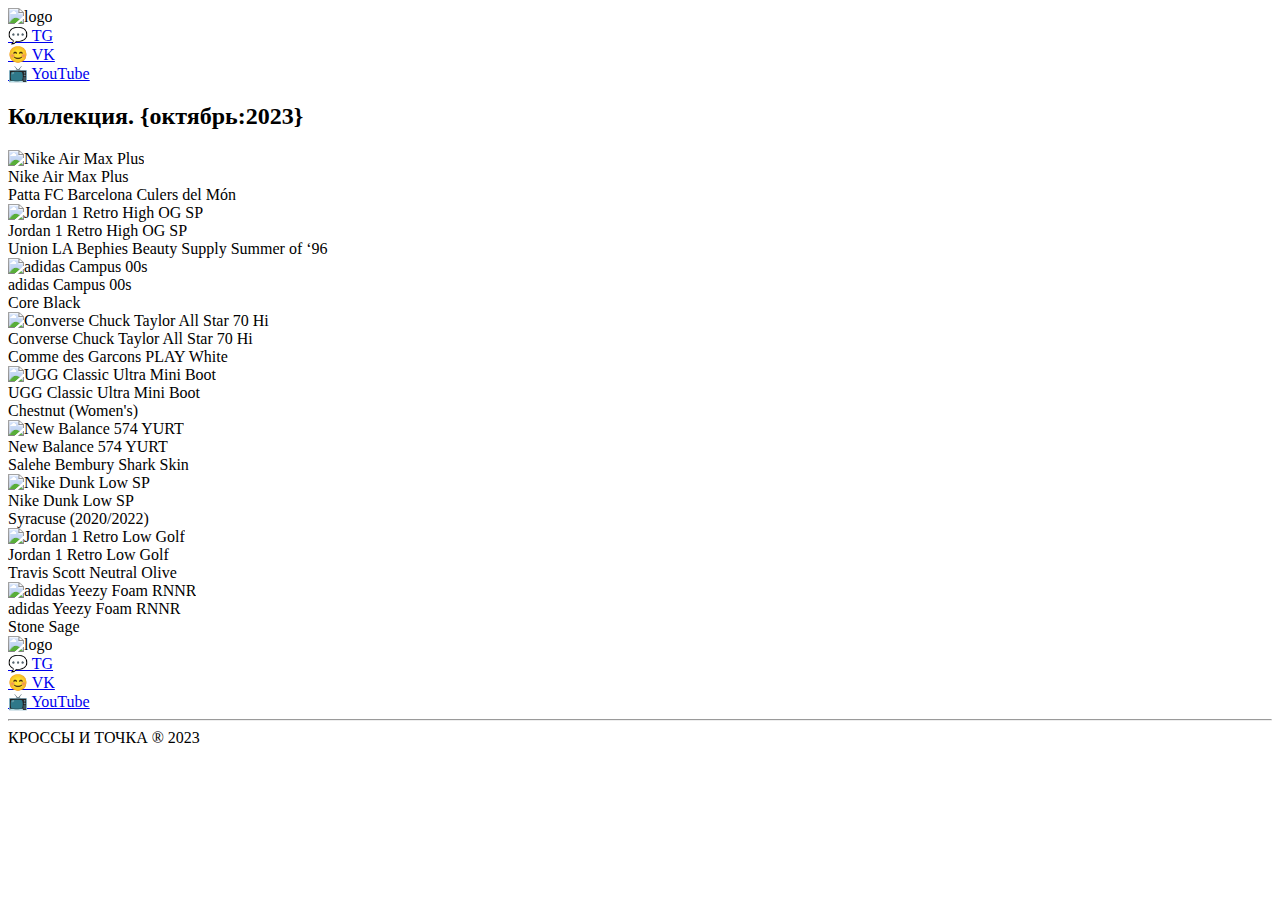
==== index.html @ 9a3ad8af "index layout" ====
<!DOCTYPE html>
<html lang="ru">
<head>
    <meta charset="UTF-8">
    <meta name="viewport" content="width=device-width, initial-scale=1.0">
    <link rel="stylesheet" href="styles/style.css">
    <title>Кросы и точка</title>
</head>
<body>
    <header class="header">
        <div class="container">
            <div class="logo-header">
                <img src="img/logo.svg" alt="logo">
            </div>
            <div class="social-block">
                <a href="#"><li class="menu-item">💬 TG</li></a>
                <a href="#"><li class="menu-item">😊 VK</li></a>
                <a href="#"><li class="menu-item">📺 YouTube</li></a>
            </div>
        </div>
    </header>

    <main class="main">
        <div class="container">
            <h2 class="main-title">Коллекция. {октябрь:2023}</h2>
            <div class="main-items">
                <div class="main-item">
                    <div class="main-item-img">
                        <img src="img/image 1.png" alt="Nike Air Max Plus">
                    </div>
                    <div class="main-item-content">
                        <div class="main-item-title">Nike Air Max Plus</div>
                        <div class="main-item-details">
                            Patta FC Barcelona Culers del Món
                        </div>
                    </div>
                </div>
                <div class="main-item">
                    <div class="main-item-img">
                        <img src="img/image 2.png" alt="Jordan 1 Retro High OG SP">
                    </div>
                    <div class="main-item-content">
                        <div class="main-item-title">Jordan 1 Retro High OG SP</div>
                        <div class="main-item-details">
                            Union LA Bephies Beauty Supply Summer of ‘96
                        </div>
                    </div>
                </div>
                <div class="main-item">
                    <div class="main-item-img">
                        <img src="img/image 3.png" alt="adidas Campus 00s">
                    </div>
                    <div class="main-item-content">
                        <div class="main-item-title">adidas Campus 00s</div>
                        <div class="main-item-details">
                            Core Black
                        </div>
                    </div>
                </div>
                <div class="main-item">
                    <div class="main-item-img">
                        <img src="img/image 4.png" alt="Converse Chuck Taylor All Star 70 Hi">
                    </div>
                    <div class="main-item-content">
                        <div class="main-item-title">Converse Chuck Taylor All Star 70 Hi</div>
                        <div class="main-item-details">
                            Comme des Garcons PLAY White
                        </div>
                    </div>
                </div>
                <div class="main-item">
                    <div class="main-item-img">
                        <img src="img/image 5.png" alt="UGG Classic Ultra Mini Boot">
                    </div>
                    <div class="main-item-content">
                        <div class="main-item-title">UGG Classic Ultra Mini Boot</div>
                        <div class="main-item-details">
                            Chestnut (Women's)
                        </div>
                    </div>
                </div>
                <div class="main-item">
                    <div class="main-item-img">
                        <img src="img/image 6.png" alt="New Balance 574 YURT">
                    </div>
                    <div class="main-item-content">
                        <div class="main-item-title">New Balance 574 YURT</div>
                        <div class="main-item-details">
                            Salehe Bembury Shark Skin
                        </div>
                    </div>
                </div>
                <div class="main-item">
                    <div class="main-item-img">
                        <img src="img/image 7.png" alt="Nike Dunk Low SP">
                    </div>
                    <div class="main-item-content">
                        <div class="main-item-title">Nike Dunk Low SP</div>
                        <div class="main-item-details">
                            Syracuse (2020/2022)
                        </div>
                    </div>
                </div>
                <div class="main-item">
                    <div class="main-item-img">
                        <img src="img/image 8.png" alt="Jordan 1 Retro Low Golf">
                    </div>
                    <div class="main-item-content">
                        <div class="main-item-title">Jordan 1 Retro Low Golf</div>
                        <div class="main-item-details">
                            Travis Scott Neutral Olive
                        </div>
                    </div>
                </div>
                <div class="main-item">
                    <div class="main-item-img">
                        <img src="img/image 9.png" alt="adidas Yeezy Foam RNNR">
                    </div>
                    <div class="main-item-content">
                        <div class="main-item-title">adidas Yeezy Foam RNNR</div>
                        <div class="main-item-details">
                            Stone Sage
                        </div>
                    </div>
                </div>
            </div>
        </div>
    </main>

    <footer class="footer">
        <div class="container">
            <div class="logo-footer">
                <img src="img/logo-footer.svg" alt="logo">
            </div>
            <div class="social-block">
                <a href="#"><li class="menu-item">💬 TG</li></a>
                <a href="#"><li class="menu-item">😊 VK</li></a>
                <a href="#"><li class="menu-item">📺 YouTube</li></a>
            </div>
        </div>
        <hr>
        <div class="end-footer">
            КРОССЫ И ТОЧКА ® 2023
        </div>
    </footer>
</body>
</html>
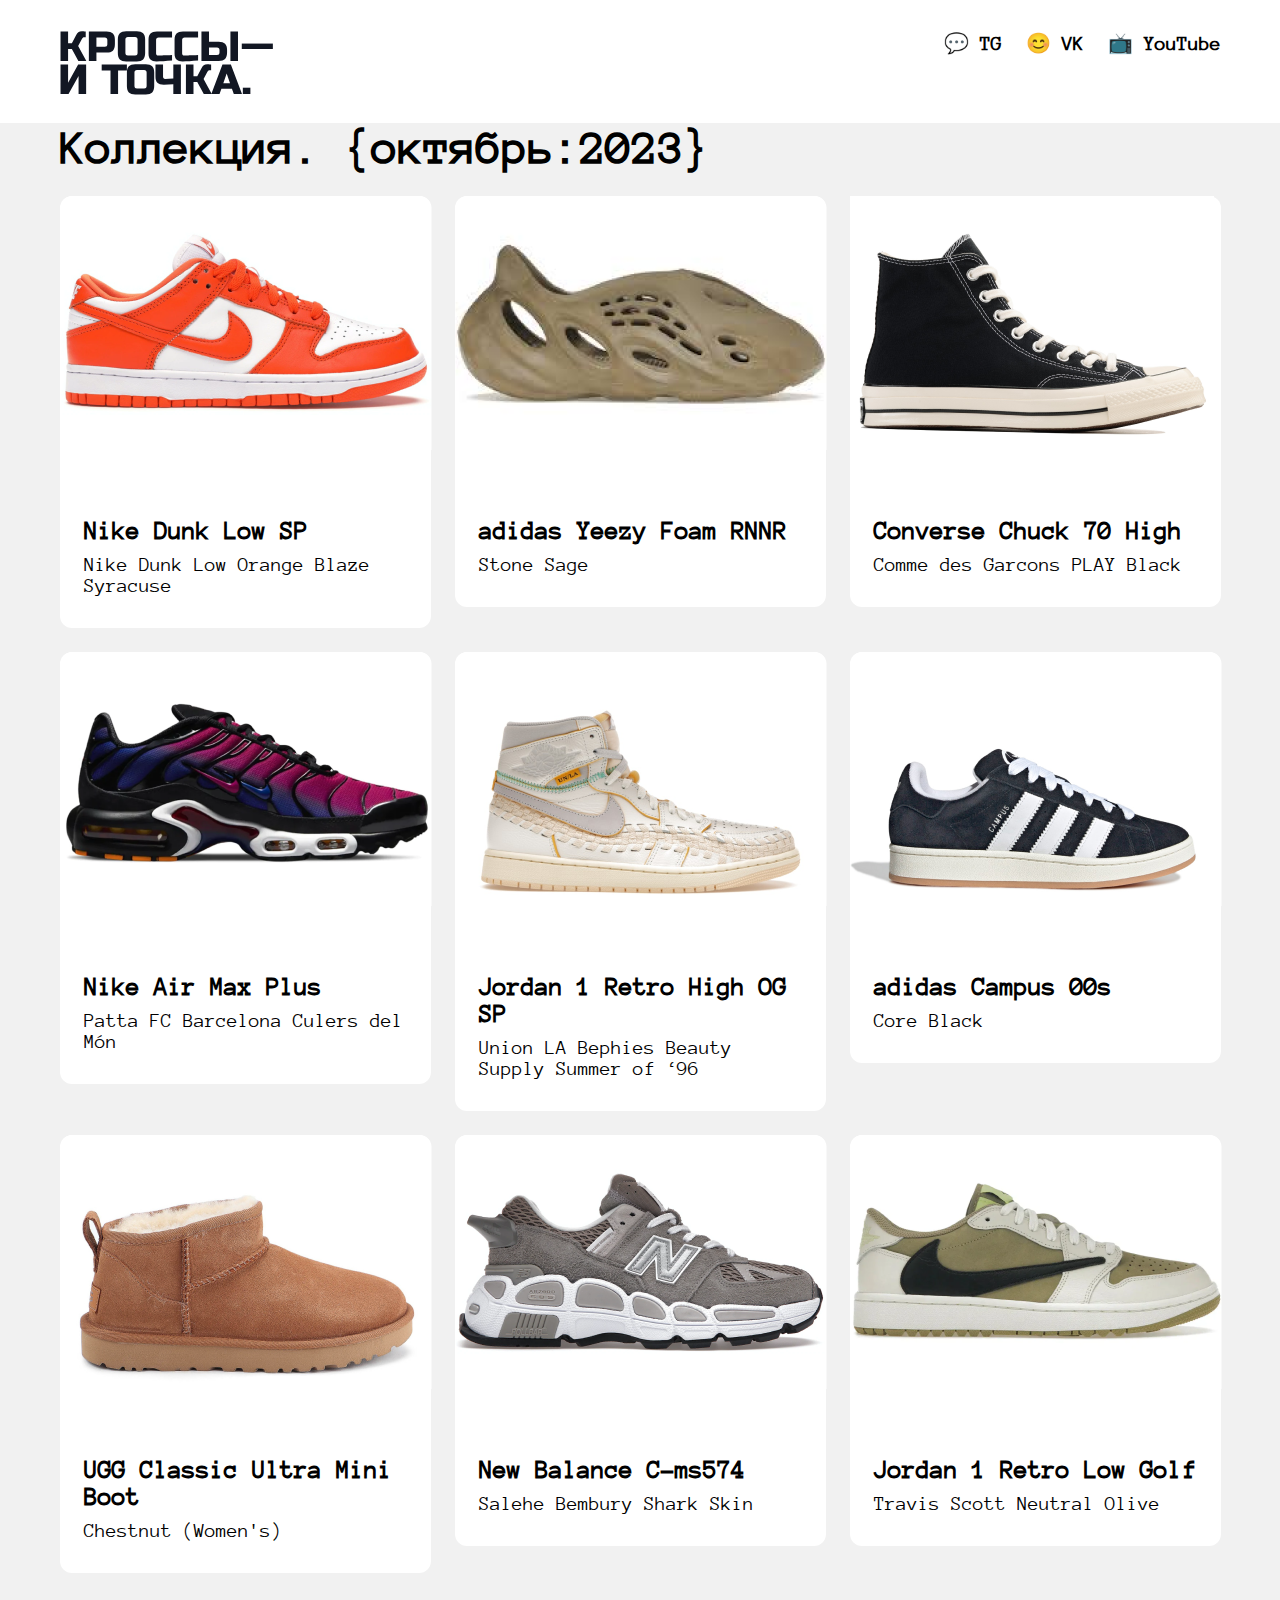
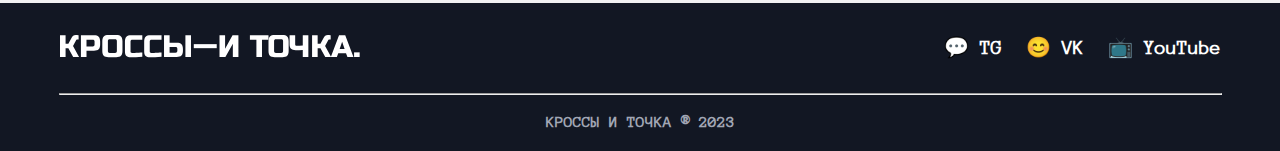
==== commit 74518e83: "update index layout" ====
--- a/index.html
+++ b/index.html
@@ -1,147 +1,136 @@
 <!DOCTYPE html>
 <html lang="ru">
-<head>
-    <meta charset="UTF-8">
-    <meta name="viewport" content="width=device-width, initial-scale=1.0">
-    <link rel="stylesheet" href="styles/style.css">
+  <head>
+    <meta charset="UTF-8" />
+    <meta name="viewport" content="width=device-width, initial-scale=1.0" />
+    <link rel="stylesheet" href="styles/style.css" />
     <title>Кросы и точка</title>
-</head>
-<body>
+  </head>
+  <body>
     <header class="header">
-        <div class="container">
-            <div class="logo-header">
-                <img src="img/logo.svg" alt="logo">
-            </div>
-            <div class="social-block">
-                <a href="#"><li class="menu-item">💬 TG</li></a>
-                <a href="#"><li class="menu-item">😊 VK</li></a>
-                <a href="#"><li class="menu-item">📺 YouTube</li></a>
-            </div>
+      <div class="container">
+        <div class="logo-header">
+          <img src="img/logo.svg" alt="logo" />
         </div>
+        <div class="social-block">
+          <a href="#"><li class="menu-item">💬 TG</li></a>
+          <a href="#"><li class="menu-item">😊 VK</li></a>
+          <a href="#"><li class="menu-item">📺 YouTube</li></a>
+        </div>
+      </div>
     </header>
 
     <main class="main">
-        <div class="container">
-            <h2 class="main-title">Коллекция. {октябрь:2023}</h2>
-            <div class="main-items">
-                <div class="main-item">
-                    <div class="main-item-img">
-                        <img src="img/image 1.png" alt="Nike Air Max Plus">
-                    </div>
-                    <div class="main-item-content">
-                        <div class="main-item-title">Nike Air Max Plus</div>
-                        <div class="main-item-details">
-                            Patta FC Barcelona Culers del Món
-                        </div>
-                    </div>
-                </div>
-                <div class="main-item">
-                    <div class="main-item-img">
-                        <img src="img/image 2.png" alt="Jordan 1 Retro High OG SP">
-                    </div>
-                    <div class="main-item-content">
-                        <div class="main-item-title">Jordan 1 Retro High OG SP</div>
-                        <div class="main-item-details">
-                            Union LA Bephies Beauty Supply Summer of ‘96
-                        </div>
-                    </div>
-                </div>
-                <div class="main-item">
-                    <div class="main-item-img">
-                        <img src="img/image 3.png" alt="adidas Campus 00s">
-                    </div>
-                    <div class="main-item-content">
-                        <div class="main-item-title">adidas Campus 00s</div>
-                        <div class="main-item-details">
-                            Core Black
-                        </div>
-                    </div>
-                </div>
-                <div class="main-item">
-                    <div class="main-item-img">
-                        <img src="img/image 4.png" alt="Converse Chuck Taylor All Star 70 Hi">
-                    </div>
-                    <div class="main-item-content">
-                        <div class="main-item-title">Converse Chuck Taylor All Star 70 Hi</div>
-                        <div class="main-item-details">
-                            Comme des Garcons PLAY White
-                        </div>
-                    </div>
-                </div>
-                <div class="main-item">
-                    <div class="main-item-img">
-                        <img src="img/image 5.png" alt="UGG Classic Ultra Mini Boot">
-                    </div>
-                    <div class="main-item-content">
-                        <div class="main-item-title">UGG Classic Ultra Mini Boot</div>
-                        <div class="main-item-details">
-                            Chestnut (Women's)
-                        </div>
-                    </div>
-                </div>
-                <div class="main-item">
-                    <div class="main-item-img">
-                        <img src="img/image 6.png" alt="New Balance 574 YURT">
-                    </div>
-                    <div class="main-item-content">
-                        <div class="main-item-title">New Balance 574 YURT</div>
-                        <div class="main-item-details">
-                            Salehe Bembury Shark Skin
-                        </div>
-                    </div>
-                </div>
-                <div class="main-item">
-                    <div class="main-item-img">
-                        <img src="img/image 7.png" alt="Nike Dunk Low SP">
-                    </div>
-                    <div class="main-item-content">
-                        <div class="main-item-title">Nike Dunk Low SP</div>
-                        <div class="main-item-details">
-                            Syracuse (2020/2022)
-                        </div>
-                    </div>
-                </div>
-                <div class="main-item">
-                    <div class="main-item-img">
-                        <img src="img/image 8.png" alt="Jordan 1 Retro Low Golf">
-                    </div>
-                    <div class="main-item-content">
-                        <div class="main-item-title">Jordan 1 Retro Low Golf</div>
-                        <div class="main-item-details">
-                            Travis Scott Neutral Olive
-                        </div>
-                    </div>
-                </div>
-                <div class="main-item">
-                    <div class="main-item-img">
-                        <img src="img/image 9.png" alt="adidas Yeezy Foam RNNR">
-                    </div>
-                    <div class="main-item-content">
-                        <div class="main-item-title">adidas Yeezy Foam RNNR</div>
-                        <div class="main-item-details">
-                            Stone Sage
-                        </div>
-                    </div>
-                </div>
+      <div class="container">
+        <h2 class="main-title">Коллекция. {октябрь:2023}</h2>
+        <div class="main-items">
+          <div class="main-item">
+            <div class="main-item-img">
+              <img src="img/image 7.png" alt="Nike Dunk Low SP" />
             </div>
+            <div class="main-item-content">
+              <div class="main-item-title">Nike Dunk Low SP</div>
+              <div class="main-item-details">
+                Nike Dunk Low Orange Blaze Syracuse
+              </div>
+            </div>
+          </div>
+          <div class="main-item">
+            <div class="main-item-img">
+              <img src="img/image 9.png" alt="adidas Yeezy Foam RNNR" />
+            </div>
+            <div class="main-item-content">
+              <div class="main-item-title">adidas Yeezy Foam RNNR</div>
+              <div class="main-item-details">Stone Sage</div>
+            </div>
+          </div>
+          <div class="main-item">
+            <div class="main-item-img">
+              <img src="img/image 10.png" alt="Converse Chuck 70 High" />
+            </div>
+            <div class="main-item-content">
+              <div class="main-item-title">Converse Chuck 70 High</div>
+              <div class="main-item-details">Comme des Garcons PLAY Black</div>
+            </div>
+          </div>
+          <div class="main-item">
+            <div class="main-item-img">
+              <img
+                src="img/image 1.png"
+                alt="Converse Chuck Taylor All Star 70 Hi"
+              />
+            </div>
+            <div class="main-item-content">
+              <div class="main-item-title">Nike Air Max Plus</div>
+              <div class="main-item-details">
+                Patta FC Barcelona Culers del Món
+              </div>
+            </div>
+          </div>
+          <div class="main-item">
+            <div class="main-item-img">
+              <img src="img/image 2.png" alt="Jordan 1 Retro High OG SP" />
+            </div>
+            <div class="main-item-content">
+              <div class="main-item-title">Jordan 1 Retro High OG SP</div>
+              <div class="main-item-details">
+                Union LA Bephies Beauty Supply Summer of ‘96
+              </div>
+            </div>
+          </div>
+          <div class="main-item">
+            <div class="main-item-img">
+              <img src="img/image 3.png" alt="adidas Campus 00s" />
+            </div>
+            <div class="main-item-content">
+              <div class="main-item-title">adidas Campus 00s</div>
+              <div class="main-item-details">Core Black</div>
+            </div>
+          </div>
+          <div class="main-item">
+            <div class="main-item-img">
+              <img src="img/image 5.png" alt="UGG Classic Ultra Mini Boot" />
+            </div>
+            <div class="main-item-content">
+              <div class="main-item-title">UGG Classic Ultra Mini Boot</div>
+              <div class="main-item-details">Chestnut (Women's)</div>
+            </div>
+          </div>
+          <div class="main-item">
+            <div class="main-item-img">
+              <img src="img/image 6.png" alt="New Balance C-ms574" />
+            </div>
+            <div class="main-item-content">
+              <div class="main-item-title">New Balance C-ms574</div>
+              <div class="main-item-details">Salehe Bembury Shark Skin</div>
+            </div>
+          </div>
+          <div class="main-item">
+            <div class="main-item-img">
+              <img src="img/image 8.png" alt="Jordan 1 Retro Low Golf" />
+            </div>
+            <div class="main-item-content">
+              <div class="main-item-title">Jordan 1 Retro Low Golf</div>
+              <div class="main-item-details">Travis Scott Neutral Olive</div>
+            </div>
+          </div>
         </div>
+      </div>
     </main>
 
     <footer class="footer">
-        <div class="container">
-            <div class="logo-footer">
-                <img src="img/logo-footer.svg" alt="logo">
-            </div>
-            <div class="social-block">
-                <a href="#"><li class="menu-item">💬 TG</li></a>
-                <a href="#"><li class="menu-item">😊 VK</li></a>
-                <a href="#"><li class="menu-item">📺 YouTube</li></a>
-            </div>
+      <div class="container">
+        <div class="logo-footer">
+          <img src="img/logo-footer.svg" alt="logo" />
         </div>
-        <hr>
-        <div class="end-footer">
-            КРОССЫ И ТОЧКА ® 2023
+        <div class="social-block">
+          <a href="#"><li class="menu-item">💬 TG</li></a>
+          <a href="#"><li class="menu-item">😊 VK</li></a>
+          <a href="#"><li class="menu-item">📺 YouTube</li></a>
         </div>
+      </div>
+      <hr />
+      <div class="end-footer">КРОССЫ И ТОЧКА ® 2023</div>
     </footer>
-</body>
-</html>+  </body>
+</html>
--- a/styles/style.css
+++ b/styles/style.css
@@ -0,0 +1,117 @@
+@font-face {
+    font-family: AnonymousPro;
+    src: url(../fonts/AnonymousPro-Regular.ttf);
+}
+
+* {
+    margin: 0;
+    padding: 0;
+}
+
+body {
+    background-color: #F1F1F1;
+    font-family: AnonymousPro;
+}
+
+a {
+    text-decoration: none;
+    color: black;
+    font-size: 20px;
+    font-weight: 700;
+}
+
+li {
+    list-style: none;
+}
+
+hr {
+    max-width: 1161px;
+    margin: 0 auto;
+}
+
+.container {
+    width: 1161px;
+    margin: 0 auto;
+}
+
+header {
+    padding-top: 1px;
+    padding-bottom: 25px;
+    background-color: #fff;
+}
+
+header .container {
+    display: flex;
+    justify-content: space-between;
+    margin-top: 30px;
+}
+
+.social-block {
+    display: flex;
+    gap: 24px;
+}
+
+.main-title {
+    font-size: 48px;
+    font-weight: 700;
+    margin-bottom: 24px;
+}
+
+.container .main-items {
+    margin: 0 auto;
+}
+
+.main-items {
+    display: grid;
+    grid-template-columns: repeat(3, 371px);
+    gap: 24px;
+    justify-content: center;
+}
+
+.main-item {
+    border-radius: 12px;
+    background-color: white;
+    height: fit-content;
+}
+
+.main-item-title {
+    font-size: 26px;
+    font-weight: 700;
+    margin-top: 32px;
+    max-width: 323px;
+}
+
+.main-item-details {
+    font-size: 20px;
+    font-weight: 400;
+    margin-top: 10px;
+    max-width: 323px;
+}
+
+.main-item-content {
+    padding: 32px 24px;
+}
+
+footer {
+    background-color: #121723
+}
+
+footer .container {
+    display: flex;
+    justify-content: space-between;
+    margin-top: 30px;
+    padding: 32px 0;
+}
+
+footer a {
+    color: white;
+}
+
+.end-footer {
+    color: #A1A6B4;
+    font-size: 16px;
+    font-weight: 700;
+    padding-top: 18px;
+    padding-bottom: 21px;
+    text-align: center;
+}
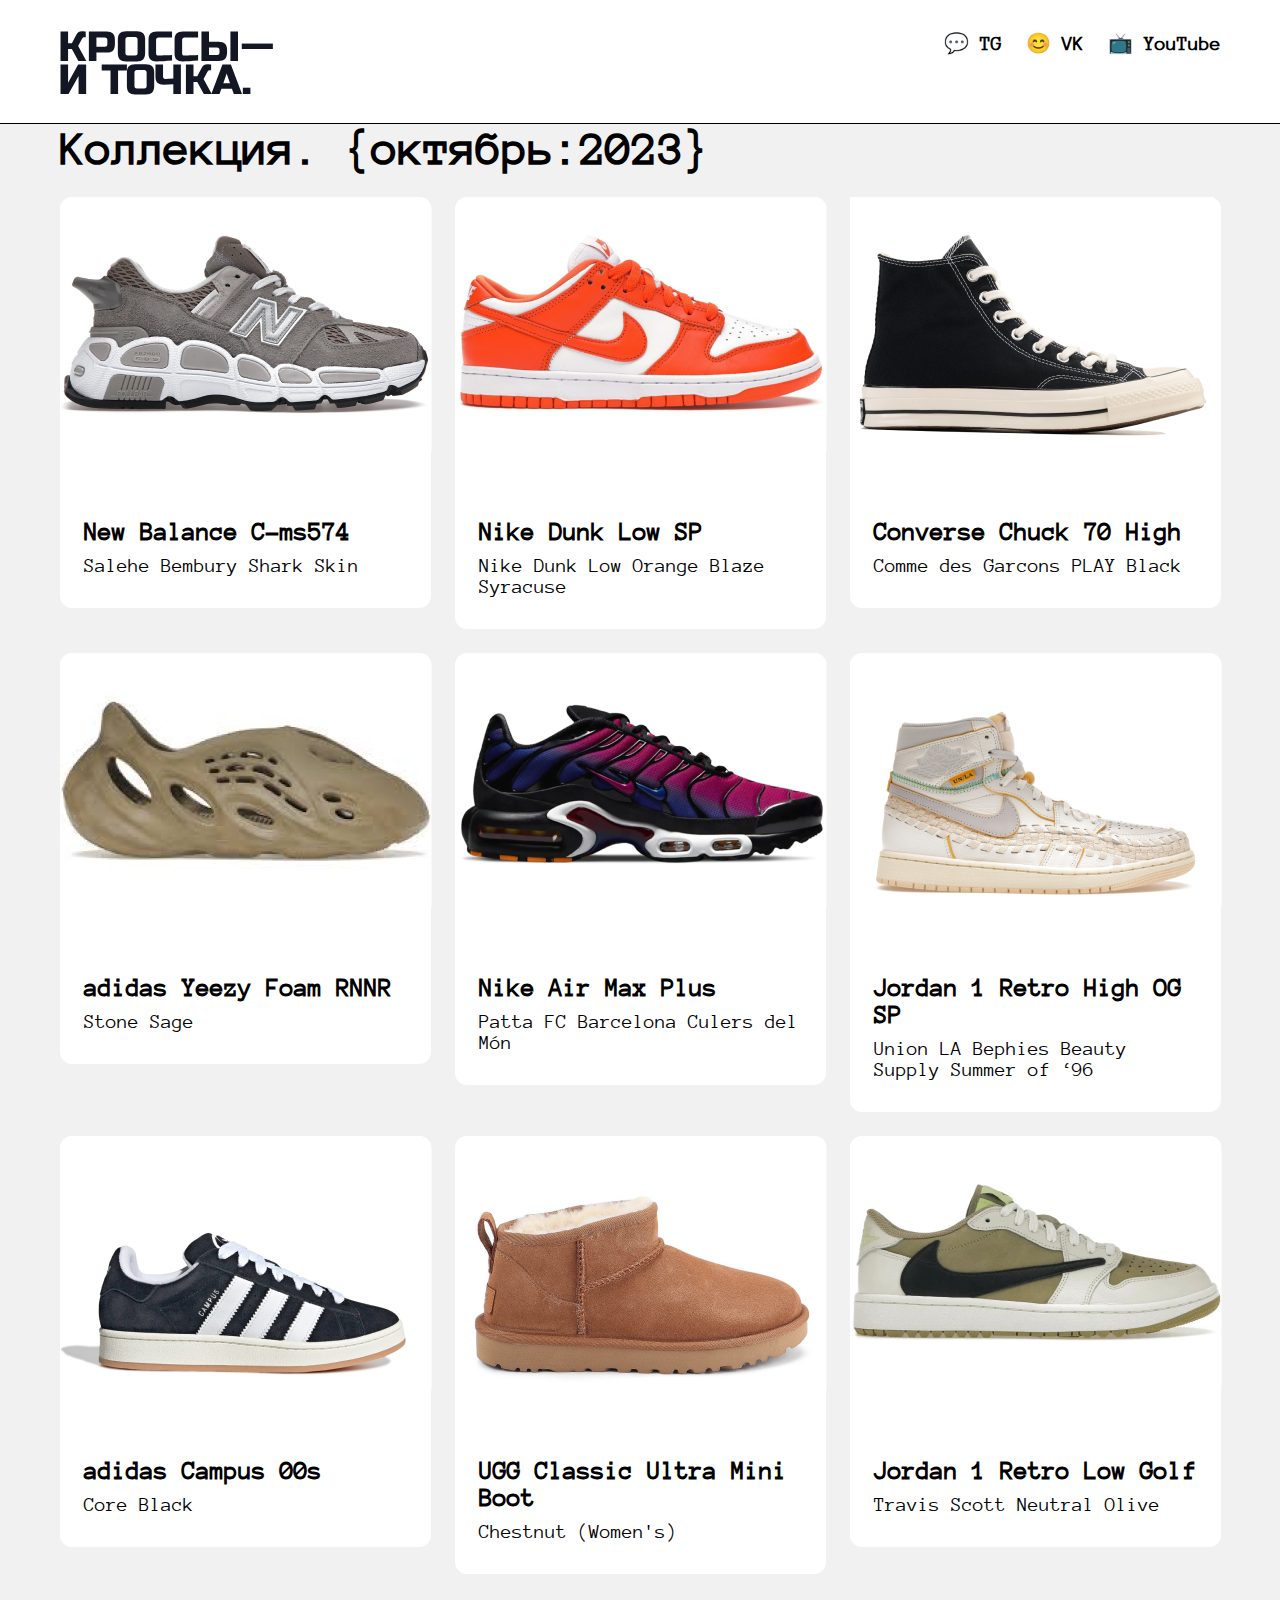
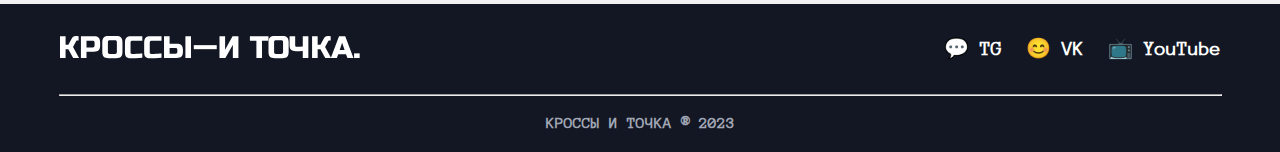
==== commit 1633615b: "update index  layout (final)" ====
--- a/index.html
+++ b/index.html
@@ -26,6 +26,15 @@
         <div class="main-items">
           <div class="main-item">
             <div class="main-item-img">
+              <img src="img/image 6.png" alt="New Balance C-ms574" />
+            </div>
+            <div class="main-item-content">
+              <div class="main-item-title">New Balance C-ms574</div>
+              <div class="main-item-details">Salehe Bembury Shark Skin</div>
+            </div>
+          </div>
+          <div class="main-item">
+            <div class="main-item-img">
               <img src="img/image 7.png" alt="Nike Dunk Low SP" />
             </div>
             <div class="main-item-content">
@@ -37,20 +46,20 @@
           </div>
           <div class="main-item">
             <div class="main-item-img">
+              <img src="img/image 10.png" alt="Converse Chuck 70 High" />
+            </div>
+            <div class="main-item-content">
+              <div class="main-item-title">Converse Chuck 70 High</div>
+              <div class="main-item-details">Comme des Garcons PLAY Black</div>
+            </div>
+          </div>
+          <div class="main-item">
+            <div class="main-item-img">
               <img src="img/image 9.png" alt="adidas Yeezy Foam RNNR" />
             </div>
             <div class="main-item-content">
               <div class="main-item-title">adidas Yeezy Foam RNNR</div>
               <div class="main-item-details">Stone Sage</div>
-            </div>
-          </div>
-          <div class="main-item">
-            <div class="main-item-img">
-              <img src="img/image 10.png" alt="Converse Chuck 70 High" />
-            </div>
-            <div class="main-item-content">
-              <div class="main-item-title">Converse Chuck 70 High</div>
-              <div class="main-item-details">Comme des Garcons PLAY Black</div>
             </div>
           </div>
           <div class="main-item">
@@ -98,15 +107,6 @@
           </div>
           <div class="main-item">
             <div class="main-item-img">
-              <img src="img/image 6.png" alt="New Balance C-ms574" />
-            </div>
-            <div class="main-item-content">
-              <div class="main-item-title">New Balance C-ms574</div>
-              <div class="main-item-details">Salehe Bembury Shark Skin</div>
-            </div>
-          </div>
-          <div class="main-item">
-            <div class="main-item-img">
               <img src="img/image 8.png" alt="Jordan 1 Retro Low Golf" />
             </div>
             <div class="main-item-content">
--- a/styles/style.css
+++ b/styles/style.css
@@ -1,117 +1,118 @@
 @font-face {
-    font-family: AnonymousPro;
-    src: url(../fonts/AnonymousPro-Regular.ttf);
+  font-family: AnonymousPro;
+  src: url(../fonts/AnonymousPro-Regular.ttf);
 }
 
 * {
-    margin: 0;
-    padding: 0;
+  margin: 0;
+  padding: 0;
 }
 
 body {
-    background-color: #F1F1F1;
-    font-family: AnonymousPro;
+  background-color: #f1f1f1;
+  font-family: AnonymousPro;
 }
 
 a {
-    text-decoration: none;
-    color: black;
-    font-size: 20px;
-    font-weight: 700;
+  text-decoration: none;
+  color: black;
+  font-size: 20px;
+  font-weight: 700;
 }
 
 li {
-    list-style: none;
+  list-style: none;
 }
 
 hr {
-    max-width: 1161px;
-    margin: 0 auto;
+  max-width: 1161px;
+  margin: 0 auto;
 }
 
 .container {
-    width: 1161px;
-    margin: 0 auto;
+  width: 1161px;
+  margin: 0 auto;
 }
 
 header {
-    padding-top: 1px;
-    padding-bottom: 25px;
-    background-color: #fff;
+  padding-top: 1px;
+  padding-bottom: 25px;
+  background-color: #fff;
+  border-bottom: 1px solid black;
 }
 
 header .container {
-    display: flex;
-    justify-content: space-between;
-    margin-top: 30px;
+  display: flex;
+  justify-content: space-between;
+  margin-top: 30px;
 }
 
 .social-block {
-    display: flex;
-    gap: 24px;
+  display: flex;
+  gap: 24px;
 }
 
 .main-title {
-    font-size: 48px;
-    font-weight: 700;
-    margin-bottom: 24px;
+  font-size: 48px;
+  font-weight: 700;
+  margin-bottom: 24px;
 }
 
 .container .main-items {
-    margin: 0 auto;
+  margin: 0 auto;
 }
 
 .main-items {
-    display: grid;
-    grid-template-columns: repeat(3, 371px);
-    gap: 24px;
-    justify-content: center;
+  display: grid;
+  grid-template-columns: repeat(3, 371px);
+  gap: 24px;
+  justify-content: center;
 }
 
 .main-item {
-    border-radius: 12px;
-    background-color: white;
-    height: fit-content;
+  border-radius: 12px;
+  background-color: white;
+  height: fit-content;
 }
 
 .main-item-title {
-    font-size: 26px;
-    font-weight: 700;
-    margin-top: 32px;
-    max-width: 323px;
+  font-size: 26px;
+  font-weight: 700;
+  margin-top: 32px;
+  max-width: 323px;
 }
 
 .main-item-details {
-    font-size: 20px;
-    font-weight: 400;
-    margin-top: 10px;
-    max-width: 323px;
+  font-size: 20px;
+  font-weight: 400;
+  margin-top: 10px;
+  max-width: 323px;
 }
 
 .main-item-content {
-    padding: 32px 24px;
+  padding: 32px 24px;
 }
 
 footer {
-    background-color: #121723
+  background-color: #121723;
 }
 
 footer .container {
-    display: flex;
-    justify-content: space-between;
-    margin-top: 30px;
-    padding: 32px 0;
+  display: flex;
+  justify-content: space-between;
+  margin-top: 30px;
+  padding: 32px 0;
 }
 
 footer a {
-    color: white;
+  color: white;
 }
 
 .end-footer {
-    color: #A1A6B4;
-    font-size: 16px;
-    font-weight: 700;
-    padding-top: 18px;
-    padding-bottom: 21px;
-    text-align: center;
+  color: #a1a6b4;
+  font-size: 16px;
+  font-weight: 700;
+  padding-top: 18px;
+  padding-bottom: 21px;
+  text-align: center;
 }
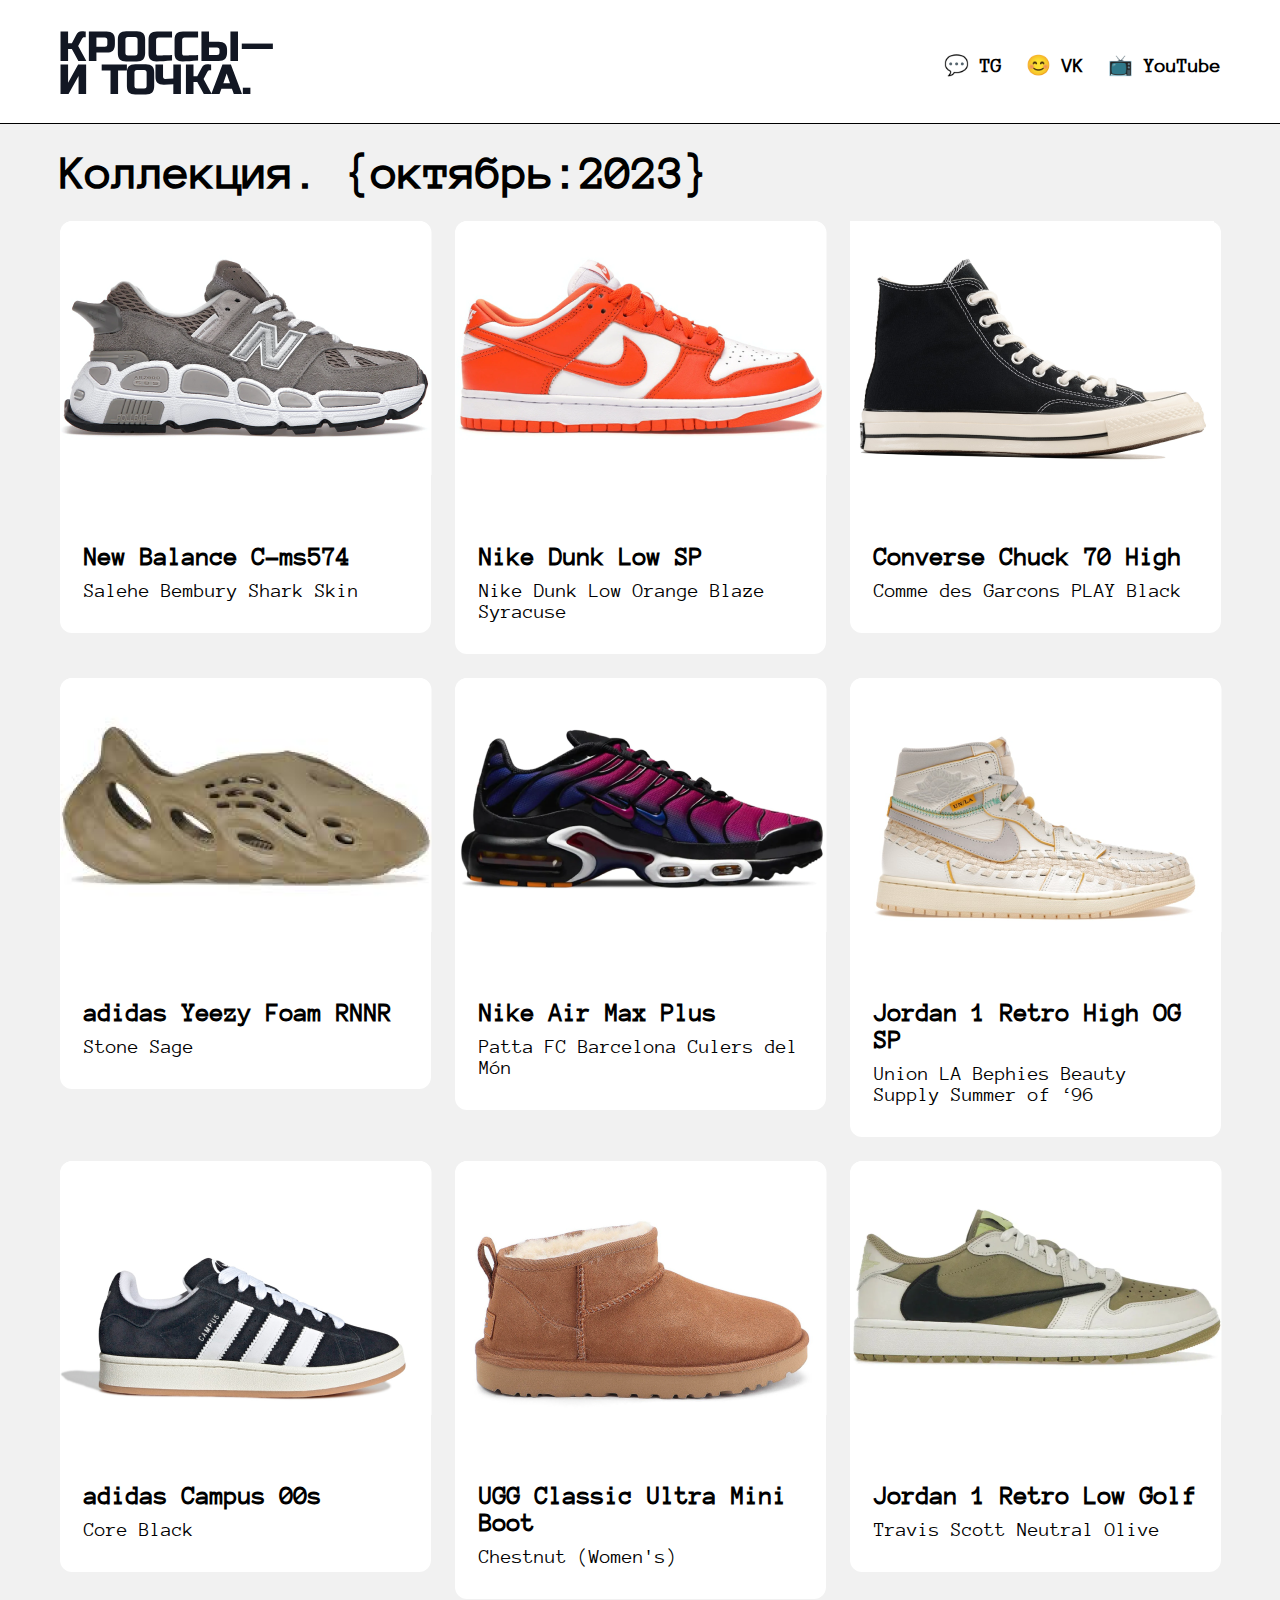
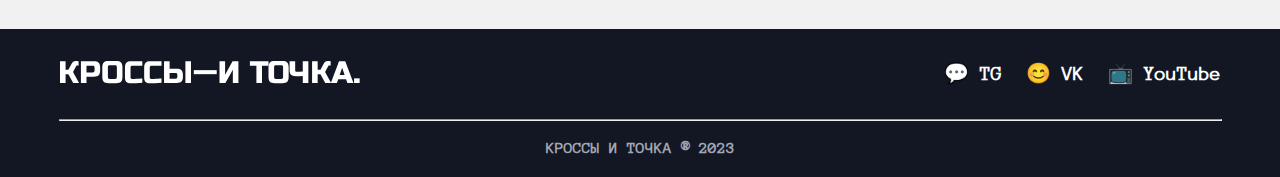
==== commit 6a689bd7: "update index layout" ====
--- a/index.html
+++ b/index.html
@@ -24,7 +24,7 @@
       <div class="container">
         <h2 class="main-title">Коллекция. {октябрь:2023}</h2>
         <div class="main-items">
-          <div class="main-item">
+          <a href="/pages/balance.html" class="main-item">
             <div class="main-item-img">
               <img src="img/image 6.png" alt="New Balance C-ms574" />
             </div>
@@ -32,8 +32,8 @@
               <div class="main-item-title">New Balance C-ms574</div>
               <div class="main-item-details">Salehe Bembury Shark Skin</div>
             </div>
-          </div>
-          <div class="main-item">
+          </a>
+          <a href="/pages/nike.html" class="main-item">
             <div class="main-item-img">
               <img src="img/image 7.png" alt="Nike Dunk Low SP" />
             </div>
@@ -43,8 +43,8 @@
                 Nike Dunk Low Orange Blaze Syracuse
               </div>
             </div>
-          </div>
-          <div class="main-item">
+          </a>
+          <a href="/pages/converse.html" class="main-item">
             <div class="main-item-img">
               <img src="img/image 10.png" alt="Converse Chuck 70 High" />
             </div>
@@ -52,7 +52,7 @@
               <div class="main-item-title">Converse Chuck 70 High</div>
               <div class="main-item-details">Comme des Garcons PLAY Black</div>
             </div>
-          </div>
+          </a>
           <div class="main-item">
             <div class="main-item-img">
               <img src="img/image 9.png" alt="adidas Yeezy Foam RNNR" />
--- a/styles/style.css
+++ b/styles/style.css
@@ -45,6 +45,7 @@
   display: flex;
   justify-content: space-between;
   margin-top: 30px;
+  align-items: center;
 }
 
 .social-block {
@@ -55,7 +56,7 @@
 .main-title {
   font-size: 48px;
   font-weight: 700;
-  margin-bottom: 24px;
+  margin: 24px 0;
 }
 
 .container .main-items {
@@ -116,3 +117,48 @@
   padding-bottom: 21px;
   text-align: center;
 }
+
+@media screen and (max-width: 400px) {
+  .container {
+    max-width: 380px;
+  }
+
+  header .container {
+    display: flex;
+    flex-direction: column;
+    gap: 24px;
+    margin-top: 30px;
+  }
+
+  hr {
+    max-width: 343px;
+    margin: 0 auto;
+  }
+
+  .main-title {
+    font-size: 32px;
+    font-weight: 700;
+    width: 251px;
+    margin: 24px 0;
+    padding-left: 16px;
+  }
+
+  .main-items {
+    grid-template-columns: repeat(1, 343px);
+    gap: 16px;
+    justify-content: flex-start;
+    padding: 0 16px;
+  }
+
+  .main-item-img img {
+    width: 343px;
+  }
+
+  footer .container {
+    display: flex;
+    flex-direction: column;
+    margin-top: 30px;
+    padding: 32px 0;
+    align-items: center;
+  }
+}
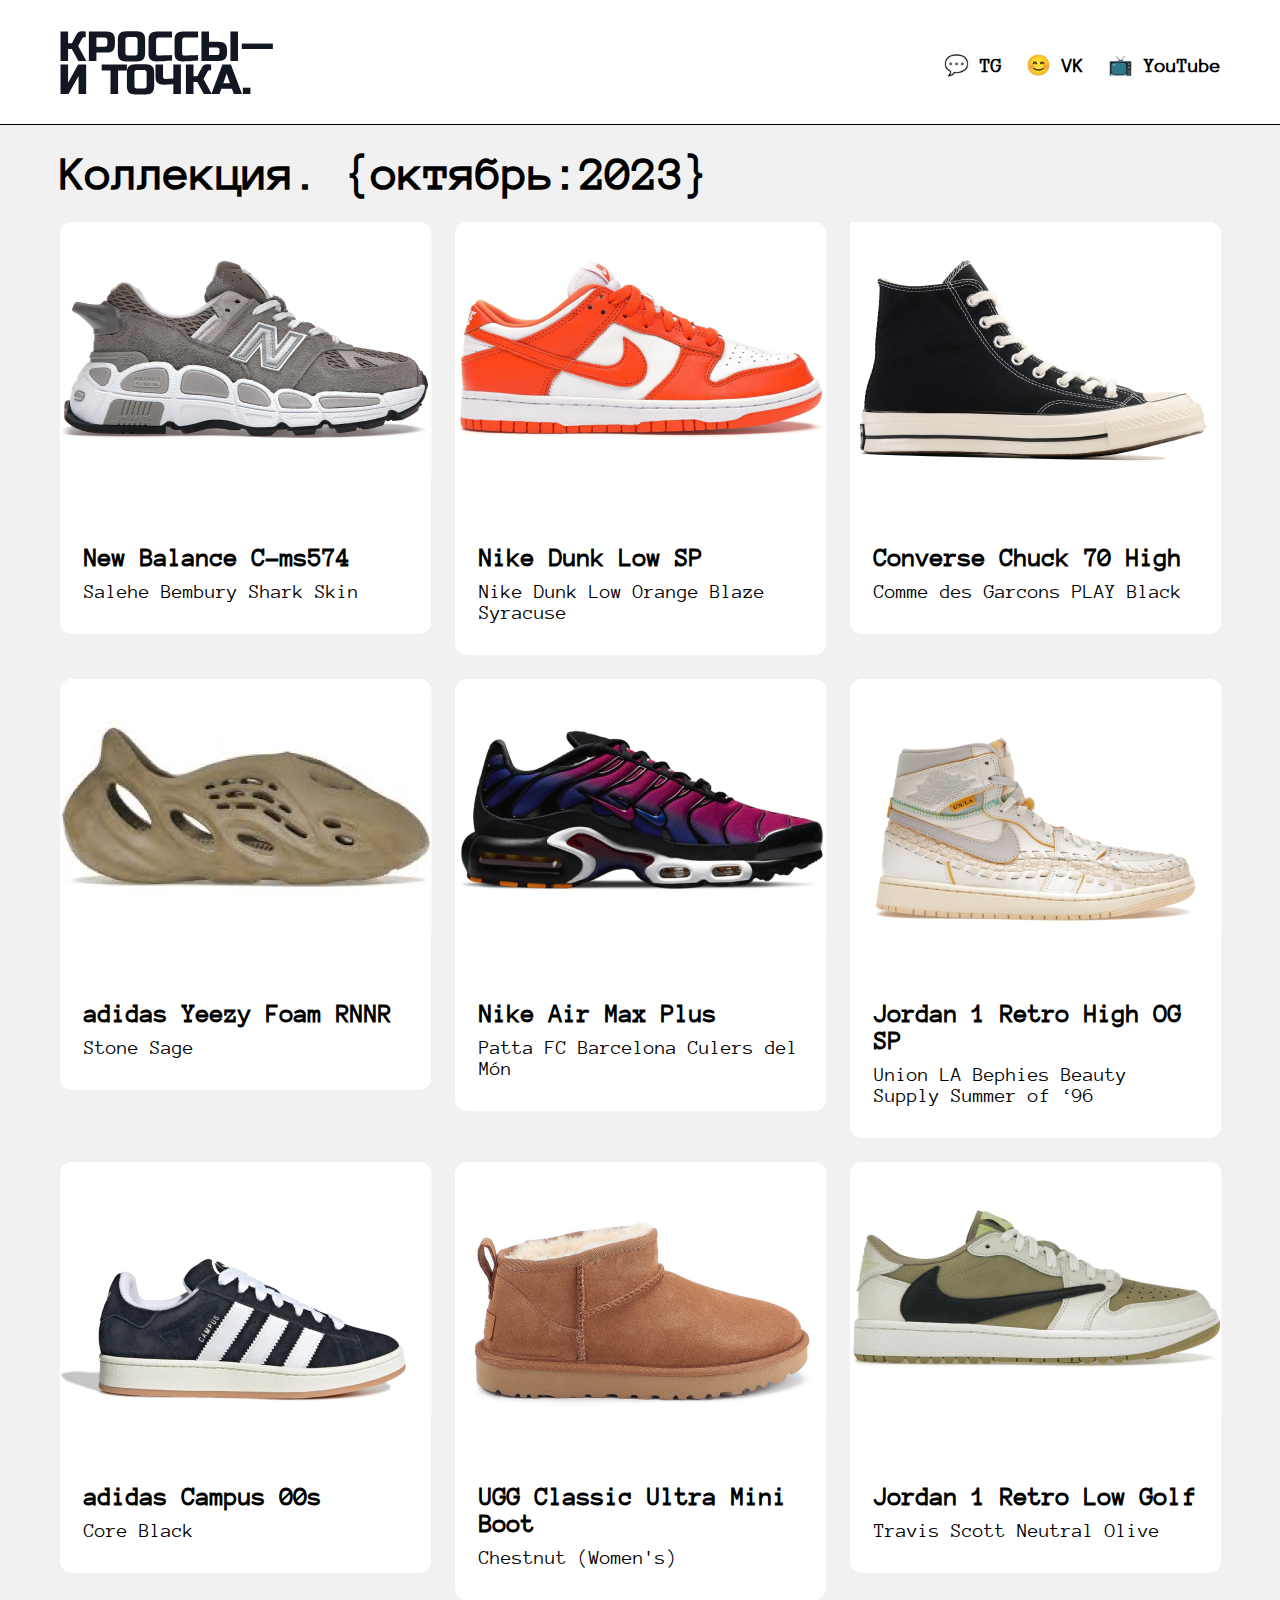
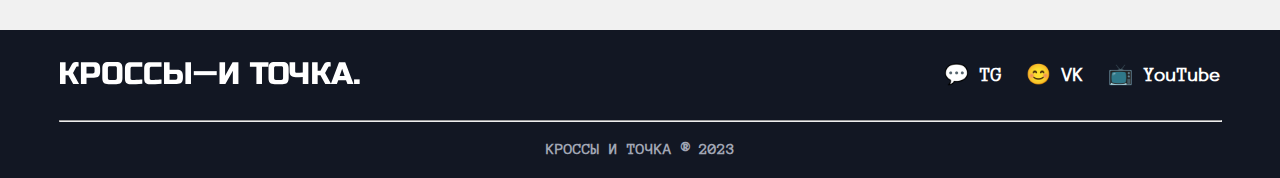
==== commit 9882faf4: "final index layout" ====
--- a/index.html
+++ b/index.html
@@ -3,15 +3,16 @@
   <head>
     <meta charset="UTF-8" />
     <meta name="viewport" content="width=device-width, initial-scale=1.0" />
+    <link rel="shortcut icon" href="img/ico.png" type="image/png" />
     <link rel="stylesheet" href="styles/style.css" />
     <title>Кросы и точка</title>
   </head>
   <body>
     <header class="header">
       <div class="container">
-        <div class="logo-header">
+        <a class="logo-header" href="/index.html">
           <img src="img/logo.svg" alt="logo" />
-        </div>
+        </a>
         <div class="social-block">
           <a href="#"><li class="menu-item">💬 TG</li></a>
           <a href="#"><li class="menu-item">😊 VK</li></a>
@@ -24,7 +25,7 @@
       <div class="container">
         <h2 class="main-title">Коллекция. {октябрь:2023}</h2>
         <div class="main-items">
-          <a href="/pages/balance.html" class="main-item">
+          <a href="pages/balance.html" class="main-item">
             <div class="main-item-img">
               <img src="img/image 6.png" alt="New Balance C-ms574" />
             </div>
@@ -33,7 +34,7 @@
               <div class="main-item-details">Salehe Bembury Shark Skin</div>
             </div>
           </a>
-          <a href="/pages/nike.html" class="main-item">
+          <a href="pages/nike.html" class="main-item">
             <div class="main-item-img">
               <img src="img/image 7.png" alt="Nike Dunk Low SP" />
             </div>
@@ -44,7 +45,7 @@
               </div>
             </div>
           </a>
-          <a href="/pages/converse.html" class="main-item">
+          <a href="pages/converse.html" class="main-item">
             <div class="main-item-img">
               <img src="img/image 10.png" alt="Converse Chuck 70 High" />
             </div>
